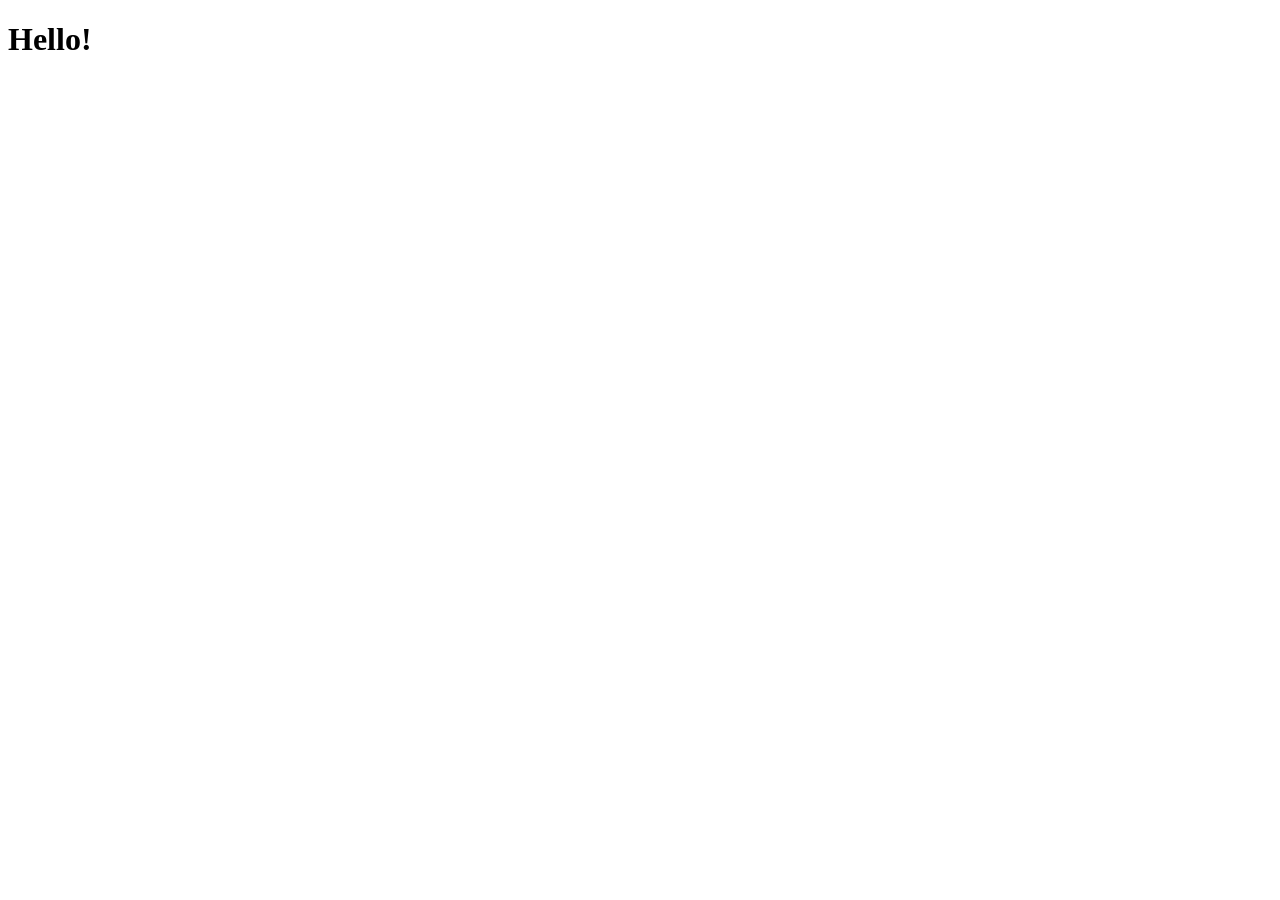
==== index.html @ 7a97533b "new site" ====
<!DOCTYPE html>
<html lang="en">
<head>
    <meta charset="UTF-8">
    <meta http-equiv="X-UA-Compatible" content="IE=edge">
    <meta name="viewport" content="width=device-width, initial-scale=1.0">
    <title>Document</title>
    <link rel="stylesheet" href="style.css">
</head>
<body>
    <h1>Hello!</h1>
</body>
</html>
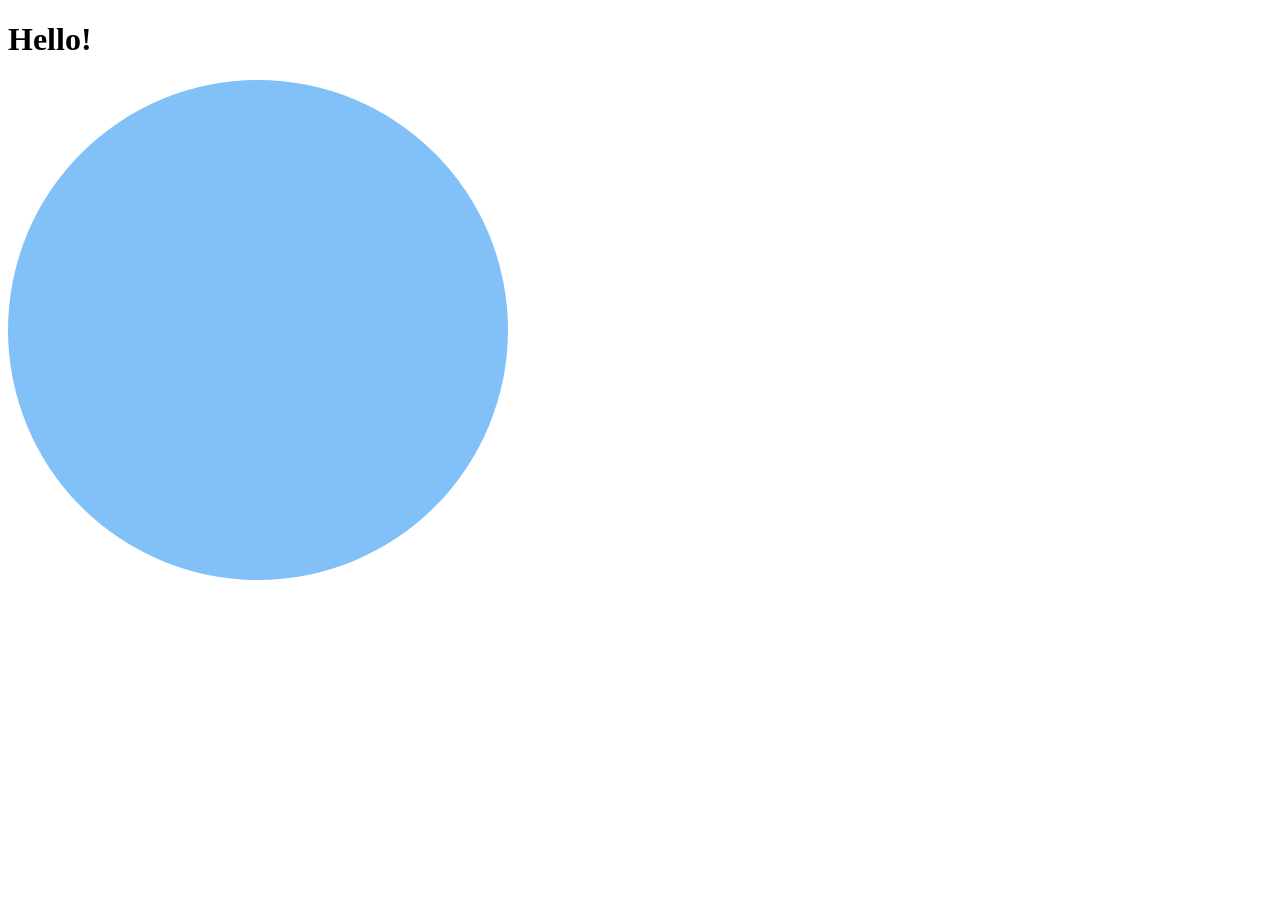
==== commit 4ec07b18: "added block with styles" ====
--- a/index.html
+++ b/index.html
@@ -9,5 +9,6 @@
 </head>
 <body>
     <h1>Hello!</h1>
+    <div class="block"></div>
 </body>
 </html>
--- a/style.css
+++ b/style.css
@@ -0,0 +1,6 @@
+.block{
+    height: 500px;
+    width: 500px;
+    border-radius: 50%;
+    background-color: rgb(129, 193, 248);
+}
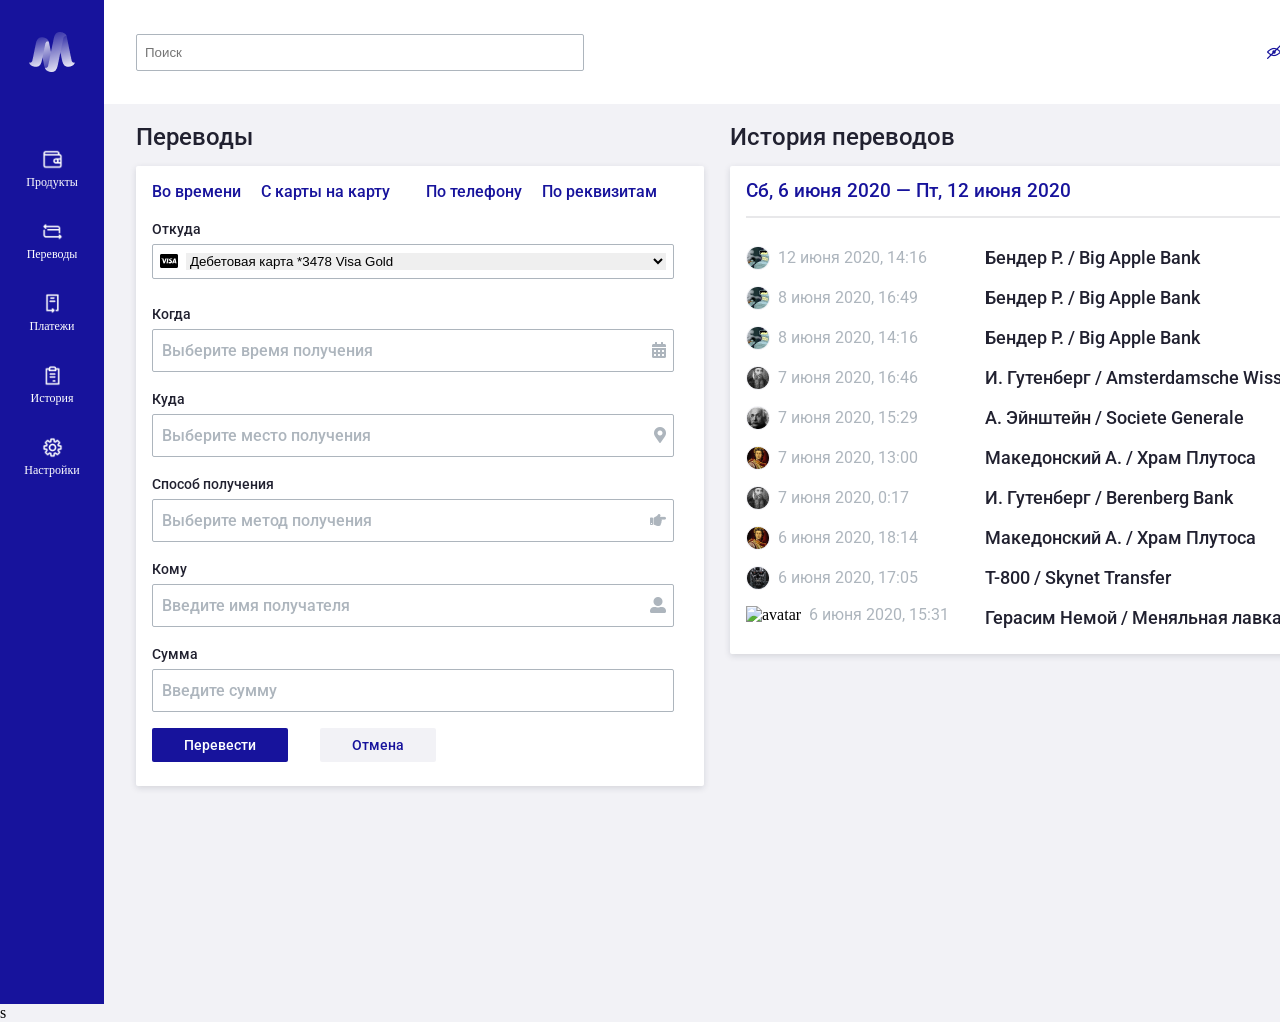
==== commit 4d31d4b8: "add new web-site" ====
--- a/index.html
+++ b/index.html
@@ -5,10 +5,257 @@
     <meta http-equiv="X-UA-Compatible" content="IE=edge">
     <meta name="viewport" content="width=device-width, initial-scale=1.0">
     <title>Document</title>
-    <link rel="stylesheet" href="style.css">
+    <link rel="preconnect" href="https://fonts.googleapis.com">
+    <link rel="preconnect" href="https://fonts.gstatic.com" crossorigin>
+    <link href="https://fonts.googleapis.com/css2?family=Roboto:wght@500&display=swap" rel="stylesheet">
+    <link rel="stylesheet" href="css/all.min.css">
+    <link rel="stylesheet" href="style_2.css">
 </head>
 <body>
-    <h1>Hello!</h1>
-    <div class="block"></div>
+    <div class="container">
+        <div class="header">
+            <input class="input" type="text" placeholder="Поиск">
+            <div class="info_block">
+                <img src="images/Vector.png" alt="vector">
+                <span class="acc_data">133 458,32 ₽</span>
+                <div class="line"></div>
+                <img class="icon" src="images/Messages.png" alt="Messages">
+                <h2 class="user_name">Имя Фамилия</h2>
+                <img class="icon" src="images/Userpic.png" alt="Userpic">
+            </div>
+        </div>
+        <div class="sidebar">
+            <img class="logo" src="images/Logo.png" alt="logo">
+            <div class="sidebar_menu">
+                <div class="sidebar_menu_item">
+                    <img src="images/payment.png" alt="payment">
+                    <span class="sidebar_menu_item_text">Продукты</span>
+                </div>
+                <div class="sidebar_menu_item">
+                    <img src="images/Transfers.png" alt="Transfers">
+                    <span class="sidebar_menu_item_text">Переводы</span>
+                </div>
+                <div class="sidebar_menu_item">
+                    <img src="images/Payments.png" alt="payment">
+                    <span class="sidebar_menu_item_text">Платежи</span>
+                </div>
+                <div class="sidebar_menu_item">
+                    <img src="images/History.png" alt="History">
+                    <span class="sidebar_menu_item_text">История</span>
+                </div>
+                <div class="sidebar_menu_item">
+                    <img src="images/Settings.png" alt="Settings">
+                    <span class="sidebar_menu_item_text">Настройки</span>
+                </div>
+            </div>
+        </div>
+        <div class="content">
+            <div class="transfer_block">
+                <h2 class="black_text text_size">Переводы</h2>
+                <div class="transfer_block_item">
+                    <nav class="transfers_block_item_menu">
+                        <span class="nav_menu">Во времени </span>
+                        <span class="nav_menu center_menu">С карты на карту</span>
+                        <span class="nav_menu center_menu">По телефону</span>
+                        <span class="nav_menu">По реквизитам</span>
+                    </nav>
+                    <span class="black_text transfer_text_mg">Откуда</span>
+                    <div class="custom_select">
+                        <i class="fab fa-cc-visa icon_visa"></i>
+                        <select class="select" name="select" id="">
+                            <option class="black_text" value="1">Дебетовая карта *3478 Visa Gold</option>
+                        </select>
+                    </div>
+                    <span class="black_text transfer_text_mg">Когда</span>
+                    <div class="input_transfers_block">
+                        <input class="input_transfers black_text" type="text" placeholder="Выберите время получения">
+                        <i class="fas fa-calendar-alt icon_color"></i>
+                    </div>
+                    <span class="black_text transfer_text_mg">Куда</span>
+                    <div class="input_transfers_block">
+                        <input class="input_transfers black_text" type="text" placeholder="Выберите место получения">
+                        <i class="fas fa-map-marker-alt icon_color"></i>
+                    </div>
+                    <span class="black_text transfer_text_mg">Способ получения</span>
+                    <div class="input_transfers_block">
+                        <input class="input_transfers black_text" type="text" placeholder="Выберите метод получения">
+                        <i class="fas fa-hand-point-right icon_color"></i>
+                    </div>
+                    <span class="black_text transfer_text_mg">Кому</span>
+                    <div class="input_transfers_block">
+                        <input class="input_transfers black_text" type="text" placeholder="Введите имя получателя">
+                        <i class="fas fa-user-alt icon_color"></i>
+                    </div>
+                    <span class="black_text transfer_text_mg">Сумма</span>
+                    <div class="input_transfers_block">
+                        <input class="input_transfers black_text" type="text" placeholder="Введите сумму">
+                    </div>
+                    <div class="buttons_block">
+                        <button class="btn_left black_text">Перевести</button>
+                        <button class="btn_right black_text">Отмена</button>
+                    </div>
+                </div>
+            </div>
+            <div class="history_block">
+                <h2 class="black_text text_size">История переводов</h2>
+                <div class="history_block_item">
+                    <div class="history_date_block">
+                        <div class="block_date">
+                            <span class="date_text_blue">Сб, 6 июня 2020 — Пт, 12 июня 2020 </span>
+                        </div>
+                        <div class="block_date">
+                            <img class="ellipse" src="images/Subtract.png" alt="Subtract">
+                            <span>7 дней</span>
+                            <img class="ellipse img_mrg" src="images/Ellipse 16.png" alt="Ellipse">
+                            <span>30 дней</span>
+                            <i class="fas fa-calendar-alt icon_color_history mrg_icon "></i>
+                            <span>Выбрать период</span>
+                        </div>
+                    </div>
+                    <div class="line_history"></div>
+                    <div class="history_list_block">
+                        <div class="date_block">
+                            <div class="date_block_item">
+                                <img src="images/icon_1.png" alt="avatar">
+                                <span class="history_text_gray">12 июня 2020, 14:16</span>
+                            </div>
+                            <div class="date_block_item">
+                                <img src="images/icon_1.png" alt="avatar">
+                                <span class="history_text_gray">8 июня 2020, 16:49</span>
+                            </div>
+                            <div class="date_block_item">
+                                <img src="images/icon_1.png" alt="avatar">
+                                <span class="history_text_gray">8 июня 2020, 14:16</span>
+                            </div>
+                            <div class="date_block_item">
+                                <img src="images/icon_2.png" alt="avatar">
+                                <span class="history_text_gray">7 июня 2020, 16:46</span>
+                            </div>
+                            <div class="date_block_item">
+                                <img src="images/icon_3.png" alt="avatar">
+                                <span class="history_text_gray">7 июня 2020, 15:29</span>
+                            </div>
+                            <div class="date_block_item">
+                                <img src="images/icon_4.png" alt="avatar">
+                                <span class="history_text_gray">7 июня 2020, 13:00</span>
+                            </div>
+                            <div class="date_block_item">
+                                <img src="images/icon_2.png" alt="avatar">
+                                <span class="history_text_gray">7 июня 2020, 0:17</span>
+                            </div>
+                            <div class="date_block_item">
+                                <img src="images/icon_4.png" alt="avatar">
+                                <span class="history_text_gray">6 июня 2020, 18:14</span>
+                            </div>
+                            <div class="date_block_item">
+                                <img src="images/icon_5.png" alt="avatar">
+                                <span class="history_text_gray">6 июня 2020, 17:05</span>
+                            </div>
+                            <div class="date_block_item">
+                                <img src="images/icon_6.png" alt="avatar">
+                                <span class="history_text_gray">6 июня 2020, 15:31</span>
+                            </div>
+                        </div>
+                        <div class="user_name_block">
+                            <div class="user_name_block_item">
+                                <span class="black_text name_text_size">Бендер Р. / Big Apple Bank</span>
+                            </div>
+                            <div class="user_name_block_item">
+                                <span class="black_text name_text_size">Бендер Р. / Big Apple Bank</span>
+                            </div>
+                            <div class="user_name_block_item">
+                                <span class="black_text name_text_size">Бендер Р. / Big Apple Bank</span>
+                            </div>
+                            <div class="user_name_block_item">
+                                <span class="black_text name_text_size">И. Гутенберг / Amsterdamsche Wissel…</span>
+                            </div>
+                            <div class="user_name_block_item">
+                                <span class="black_text name_text_size">А. Эйнштейн / Societe Generale</span>
+                            </div>
+                            <div class="user_name_block_item">
+                                <span class="black_text name_text_size">Македонский А. / Храм Плутоса</span>
+                            </div>
+                            <div class="user_name_block_item">
+                                <span class="black_text name_text_size">И. Гутенберг / Berenberg Bank</span>
+                            </div>
+                            <div class="user_name_block_item">
+                                <span class="black_text name_text_size">Македонский А. / Храм Плутоса</span>
+                            </div>
+                            <div class="user_name_block_item">
+                                <span class="black_text name_text_size">T-800 / Skynet Transfer</span>
+                            </div>
+                            <div class="user_name_block_item">
+                                <span class="black_text name_text_size">Герасим Немой / Меняльная лавка</span>
+                            </div>
+                        </div>
+                        <div class="card_id_block">
+                            <div class="card_id_block_item">
+                                <span class="history_text_gray id_text_size">с Дебетовая *3478</span>
+                            </div>
+                            <div class="card_id_block_item">
+                                <span class="history_text_gray id_text_size">с Дебетовая *3478</span>
+                            </div>
+                            <div class="card_id_block_item">
+                                <span class="history_text_gray id_text_size">с Дебетовая *3478</span>
+                            </div>
+                            <div class="card_id_block_item">
+                                <span class="history_text_gray id_text_size">с Дебетовая *3478</span>
+                            </div>
+                            <div class="card_id_block_item">
+                                <span class="history_text_gray id_text_size">с Дебетовая *3478</span>
+                            </div>
+                            <div class="card_id_block_item">
+                                <span class="history_text_gray id_text_size">с Дебетовая *3478</span>
+                            </div>
+                            <div class="card_id_block_item">
+                                <span class="history_text_gray id_text_size">с Дебетовая *3478</span>
+                            </div>
+                            <div class="card_id_block_item">
+                                <span class="history_text_gray id_text_size">с Дебетовая *3478</span>
+                            </div>
+                            <div class="card_id_block_item">
+                                <span class="history_text_gray id_text_size">с Дебетовая *3478</span>
+                            </div>
+                            <div class="card_id_block_item">
+                                <span class="history_text_gray id_text_size">с Дебетовая *3478</span>
+                            </div>
+                        </div>
+                        <div class="transfers_amount_block">
+                            <div class="transfers_amount_block_item">
+                                <span class="black_text main_cost_text">–3 265,<span class="history_text_gray main_cost_text">40 ₽</span></span>
+                            </div>
+                            <div class="transfers_amount_block_item">
+                                <span class="black_text main_cost_text">–5 469,<span class="history_text_gray main_cost_text">48 ₽</span></span>
+                            </div>
+                            <div class="transfers_amount_block_item">
+                                <span class="black_text main_cost_text">–3 189,<span class="history_text_gray main_cost_text">24 ₽</span></span>
+                            </div>
+                            <div class="transfers_amount_block_item">
+                                <span class="black_text main_cost_text">–5 159,<span class="history_text_gray main_cost_text">39 ₽</span></span>
+                            </div>
+                            <div class="transfers_amount_block_item">
+                                <span class="black_text main_cost_text">–1 114,<span class="history_text_gray main_cost_text">00 ₽</span></span>
+                            </div>
+                            <div class="transfers_amount_block_item">
+                                <span class="black_text main_cost_text">–8 966,<span class="history_text_gray main_cost_text">95 ₽</span></span>
+                            </div>
+                            <div class="transfers_amount_block_item">
+                                <span class="black_text main_cost_text">–1 590,<span class="history_text_gray main_cost_text">00 ₽</span></span>
+                            </div>
+                            <div class="transfers_amount_block_item">
+                                <span class="black_text main_cost_text">–1 518,<span class="history_text_gray main_cost_text">00 ₽</span></span>
+                            </div>
+                            <div class="transfers_amount_block_item">
+                                <span class="black_text main_cost_text">–9 679,<span class="history_text_gray main_cost_text">47 ₽</span></span>
+                            </div>
+                            <div class="transfers_amount_block_item">
+                                <span class="black_text main_cost_text">–1 670,<span class="history_text_gray main_cost_text">00 ₽</span></span>
+                            </div>
+                        </div>
+                    </div>
+                </div>
+            </div>
+        </div>
+    </div>
 </body>
-</html>+</html>s
--- a/style_2.css
+++ b/style_2.css
@@ -0,0 +1,409 @@
+body{
+    background: #F2F2F6;
+    margin: 0;
+}
+
+*{
+    box-sizing: border-box;
+}
+
+a{
+    text-decoration: none;
+}
+
+.black_text{
+    font-family: 'Roboto';
+    font-style: normal;
+    font-weight: 500;
+    font-size: 14px;
+    line-height: 14px;
+    color: #212130;
+}
+
+.container{
+    display: grid;
+    grid-template-columns: 104px auto;
+    grid-template-rows: 104px 100vh ;
+    grid-template-areas: 
+    'sidebar header'
+    'sidebar content'
+    ;
+}
+
+
+/* HEADER */
+.header{
+    grid-area: header;
+    background-color: #fff;
+    display: flex;
+    align-items: center;
+    justify-content: space-between;
+}
+
+.input{
+    background: #FFFFFF;
+    border: 1.5px solid #ADB5BD;
+    border-radius: 2px;
+    padding: 10px 8px;
+    margin-left: 32px;
+    width: 448px;
+}
+
+.info_block{
+    display: flex;
+    align-items: center;
+    margin-right: 136px;
+}
+
+.acc_data{
+    margin: 0 8px;
+}
+
+.line{
+    width: 24px;
+    border: 1.5px solid #ADB5BD;
+    transform: rotate(90deg);
+}
+
+.user_name{
+    font-size: 12px;
+    line-height: 12px;
+    color: #212130;
+    margin: 0 4px
+}
+
+.icon{
+    margin: 0 8px;
+}
+
+
+
+
+/* SIDEBAR */
+.sidebar{
+    grid-area: sidebar;
+    background-color: #17139C;
+    display: flex;
+    align-items: center;
+    flex-direction: column;
+}
+
+.logo{
+    margin-top: 32px;
+}
+
+.sidebar_menu{
+    display: flex;
+    flex-direction: column;
+    margin-top: 60px;
+    height: 360px;
+    justify-content: space-around;
+}
+
+.sidebar_menu_item{
+    display: flex;
+    flex-direction: column;
+    justify-content: center;
+    align-items: center;
+    transition: 0.3s;
+    width: 104px;
+    height: 63px;
+}
+
+.sidebar_menu_item img{
+    width: 21px;
+}
+
+.sidebar_menu_item_text{
+    font-size: 12px;
+    line-height: 12px;
+    color: #fff;
+    margin-top: 6px;
+}
+
+.sidebar_menu_item:hover{
+    background: #DD3E3E;
+    opacity: 0.2;
+}
+
+/* CONTENT */
+
+.content{
+    display: flex;
+    grid-area: content;
+    background-color: #F2F2F6;
+
+}
+
+.text_size{
+    font-size: 24px;
+    line-height: 18px;
+    margin-top: 24px;
+}
+
+.transfer_block{
+    display: flex;
+    flex-direction: column;
+    margin-left: 32px;
+}
+
+.transfer_block_item{
+    display: flex;
+    flex-direction: column;
+    background-color: #fff;
+    box-shadow: 0px 2px 6px rgba(38, 44, 64, 0.15);
+    border-radius: 2px;
+    width: 568px;
+    padding-left: 16px;
+    padding-bottom: 24px;
+    padding-top: 16px;
+    padding-right: 30px;
+}
+
+.nav_menu{
+    font-family: 'Roboto';
+    font-style: normal;
+    font-weight: 500;
+    font-size: 16px;
+    line-height: 20px;
+    color: #17139C;
+    transition: .3s;
+}
+
+
+.center_menu{
+    margin: 0 16px;
+}
+
+.transfer_text_mg{
+    margin-top: 20px;
+}
+
+.custom_select{
+    display: flex;
+    align-items: center;
+    padding: 8px 7px;
+    margin-top: 8px;
+    margin-bottom: 8px;
+    background-color: transparent;
+    outline: none;
+    border: 1.5px solid #ADB5BD;
+    border-radius: 2px;
+}
+
+.select{
+    border: 0;
+    width: 100%;
+    margin-left: 8px;
+}
+
+.icon_visa{
+    font-size: 16px;
+}
+
+.input_transfers_block{
+    display: flex;
+    align-items: center;
+    justify-content: space-between;
+    width: 100%;
+    border: 1.5px solid #ADB5BD;
+    border-radius: 2px;
+    padding: 10px 7px;
+    margin-top: 8px;
+}
+
+
+.input_transfers{
+    border: none;
+    width: 100%;
+    outline: none;
+    font-size: 16px;
+}
+
+.input_transfers::placeholder{
+    color: #ADB5BD;
+}
+
+.icon_color{
+    color: #ADB5BD;
+}
+
+.buttons_block{
+    display: flex;
+    align-items: center;
+    margin-top: 16px;
+}
+
+.btn_left{
+   padding: 10px 32px;
+   background: #17139C;
+   border-radius: 2px;
+   border: none;
+   outline: none;
+   color: #fff;
+} 
+
+.btn_right{
+    margin-left: 32px;
+    padding: 10px 32px;
+    background: #F2F2F6;
+    border-radius: 2px;
+    border: none;
+    outline: none;
+    color: #17139C;
+}
+
+.history_block{
+    margin-left: 26px;
+}
+
+.history_block_item{
+    width: 988px;
+    background: #FFFFFF;
+    box-shadow: 0px 2px 6px rgba(38, 44, 64, 0.15);
+    border-radius: 2px;
+    padding: 16px;
+}
+
+.history_date_block{
+    display: flex;
+    justify-content: space-between;
+   
+}
+
+.block_date{
+    display: flex;
+    margin: 0;
+}
+
+.date_text_blue{
+    font-family: 'Roboto';
+    font-style: normal;
+    font-weight: 500;
+    font-size: 19px;
+    line-height: 18px;
+    color: #17139C;
+}
+
+.ellipse{
+    height: 16px;
+    width: 16px;
+    margin-right: 8px;
+}
+
+.img_mrg{
+    margin-left: 16px;
+}
+
+.mrg_icon{
+    margin-left: 17px;
+    margin-right: 9px;
+}
+
+.icon_color_history{
+    color:  #17139C;
+}
+
+.line_history{
+    height: 1px;
+    width: 100%;
+    opacity: 0.1;
+    border: 1px solid #212130;
+    margin-top: 16px;
+    margin-bottom: 20px;
+}
+
+
+.history_list_block{
+    display: grid;
+    grid-template-columns: 25% 35% 15% 25%;
+    grid-template-areas:
+    'date_block  user_name_block card_id_block transfers_amount_block'
+    ;
+}
+
+.history_text_gray{
+    font-family: 'Roboto';
+    font-style: normal;
+    font-weight: normal;
+    font-size: 16px;
+    line-height: 14px;
+    color: #ADB5BD;
+    margin-left: 8px;
+}
+
+.date_block{
+    grid-area: date_block;
+    display: flex;
+    flex-direction: column;
+}
+
+.date_block_item{
+    display: flex;
+    align-items: center;
+    margin: 8px 0;
+}
+
+.user_name_block{
+    grid-area: user_name_block;
+    display: flex;
+    flex-direction: column;
+}
+
+.user_name_block_item{
+    display: flex;
+    align-items: center;
+    margin: 8px 0;
+    height: 24px;
+}
+
+.name_text_size{
+    font-size: 18px;
+    line-height: 16px;
+}
+
+.card_id_block{
+    grid-area: card_id_block;
+    display: flex;
+    flex-direction: column;
+}
+
+.card_id_block_item{
+    display: flex;
+    align-items: center;
+    margin: 8px 0;
+    height: 24px;
+    margin-left: 10px;
+}
+
+
+.id_text_size{
+    font-size: 14px;
+    line-height: 9px;
+}
+
+.transfers_amount_block{
+    grid-area: transfers_amount_block;
+    display: flex;
+    flex-direction: column;
+}
+
+
+.transfers_amount_block_item{
+    display: flex;
+    align-items: center;
+    justify-content: flex-end;
+    margin: 8px 0;
+    height: 24px;
+}
+
+.main_cost_text{
+    font-size: 26px;
+    line-height: 18px;
+}
+
+.main_cost_text{
+    font-size: 26px;
+    line-height: 18px;
+    margin: 0;
+}
